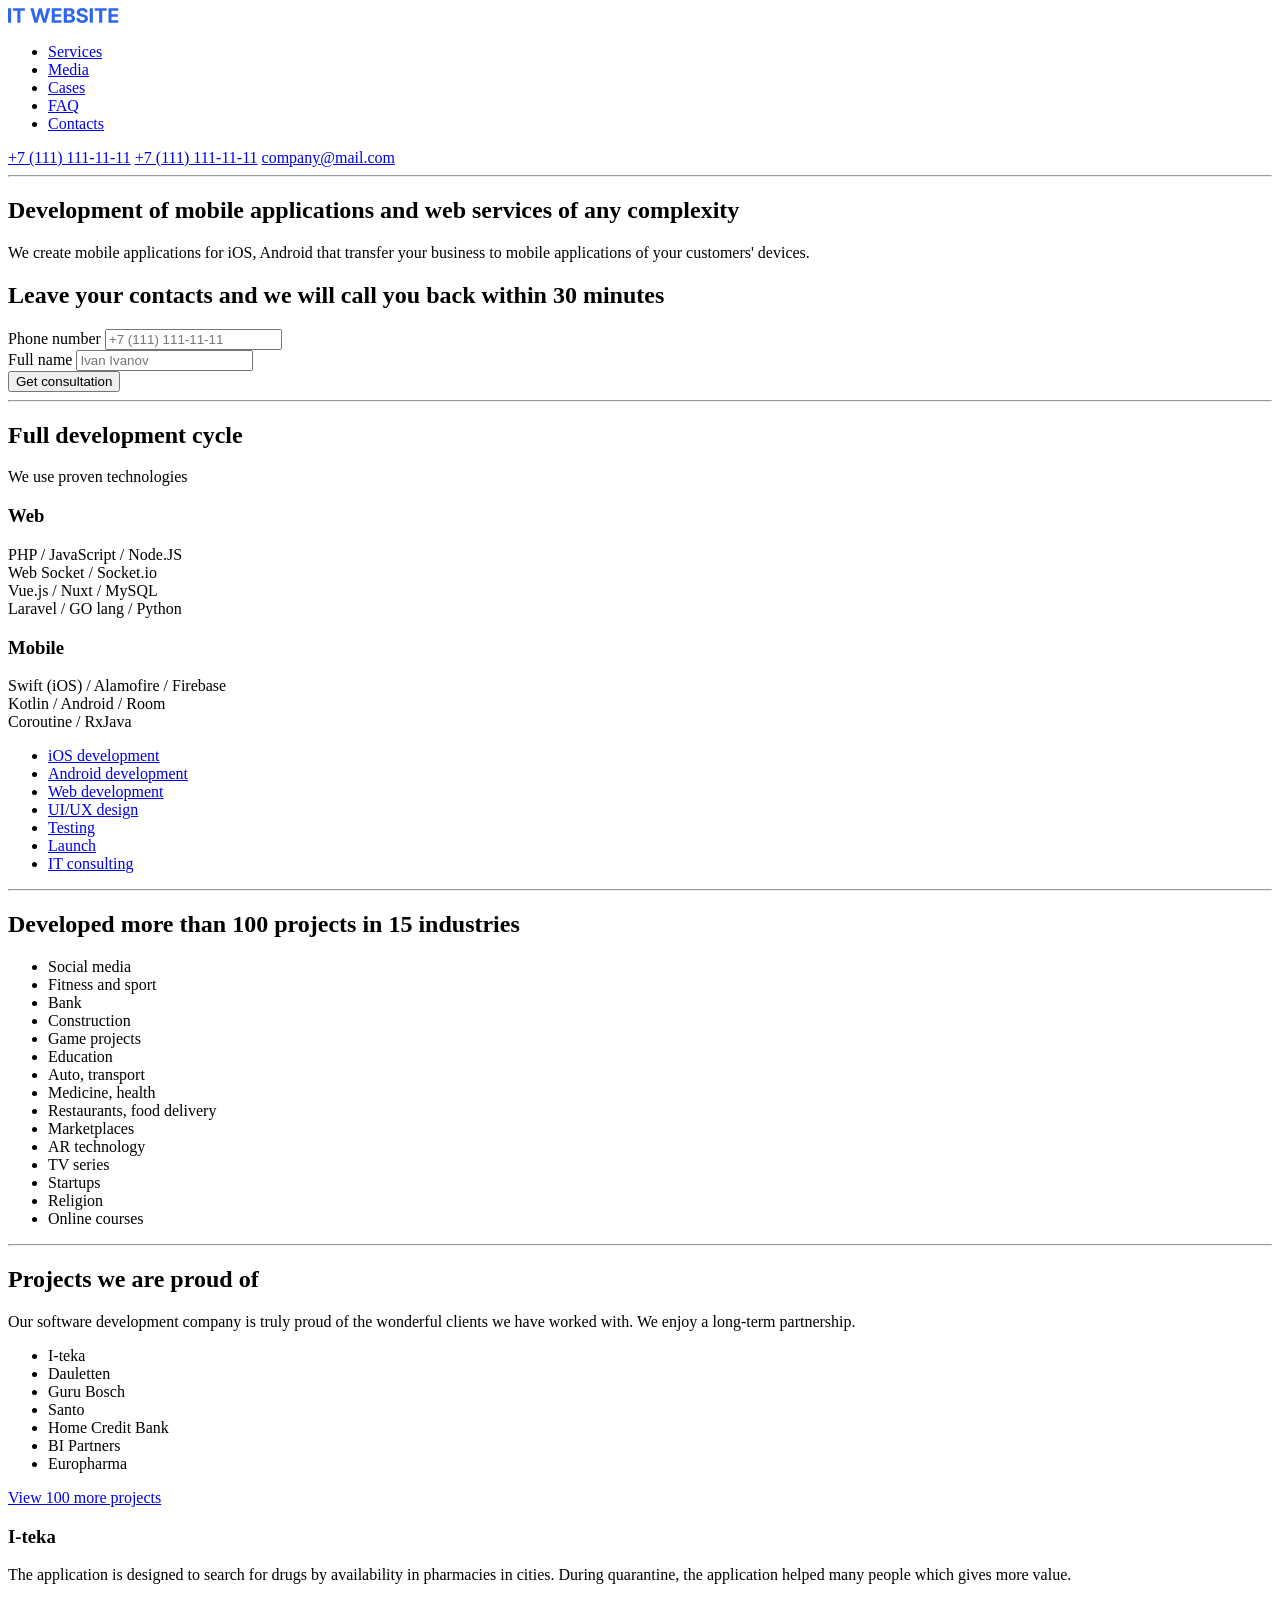
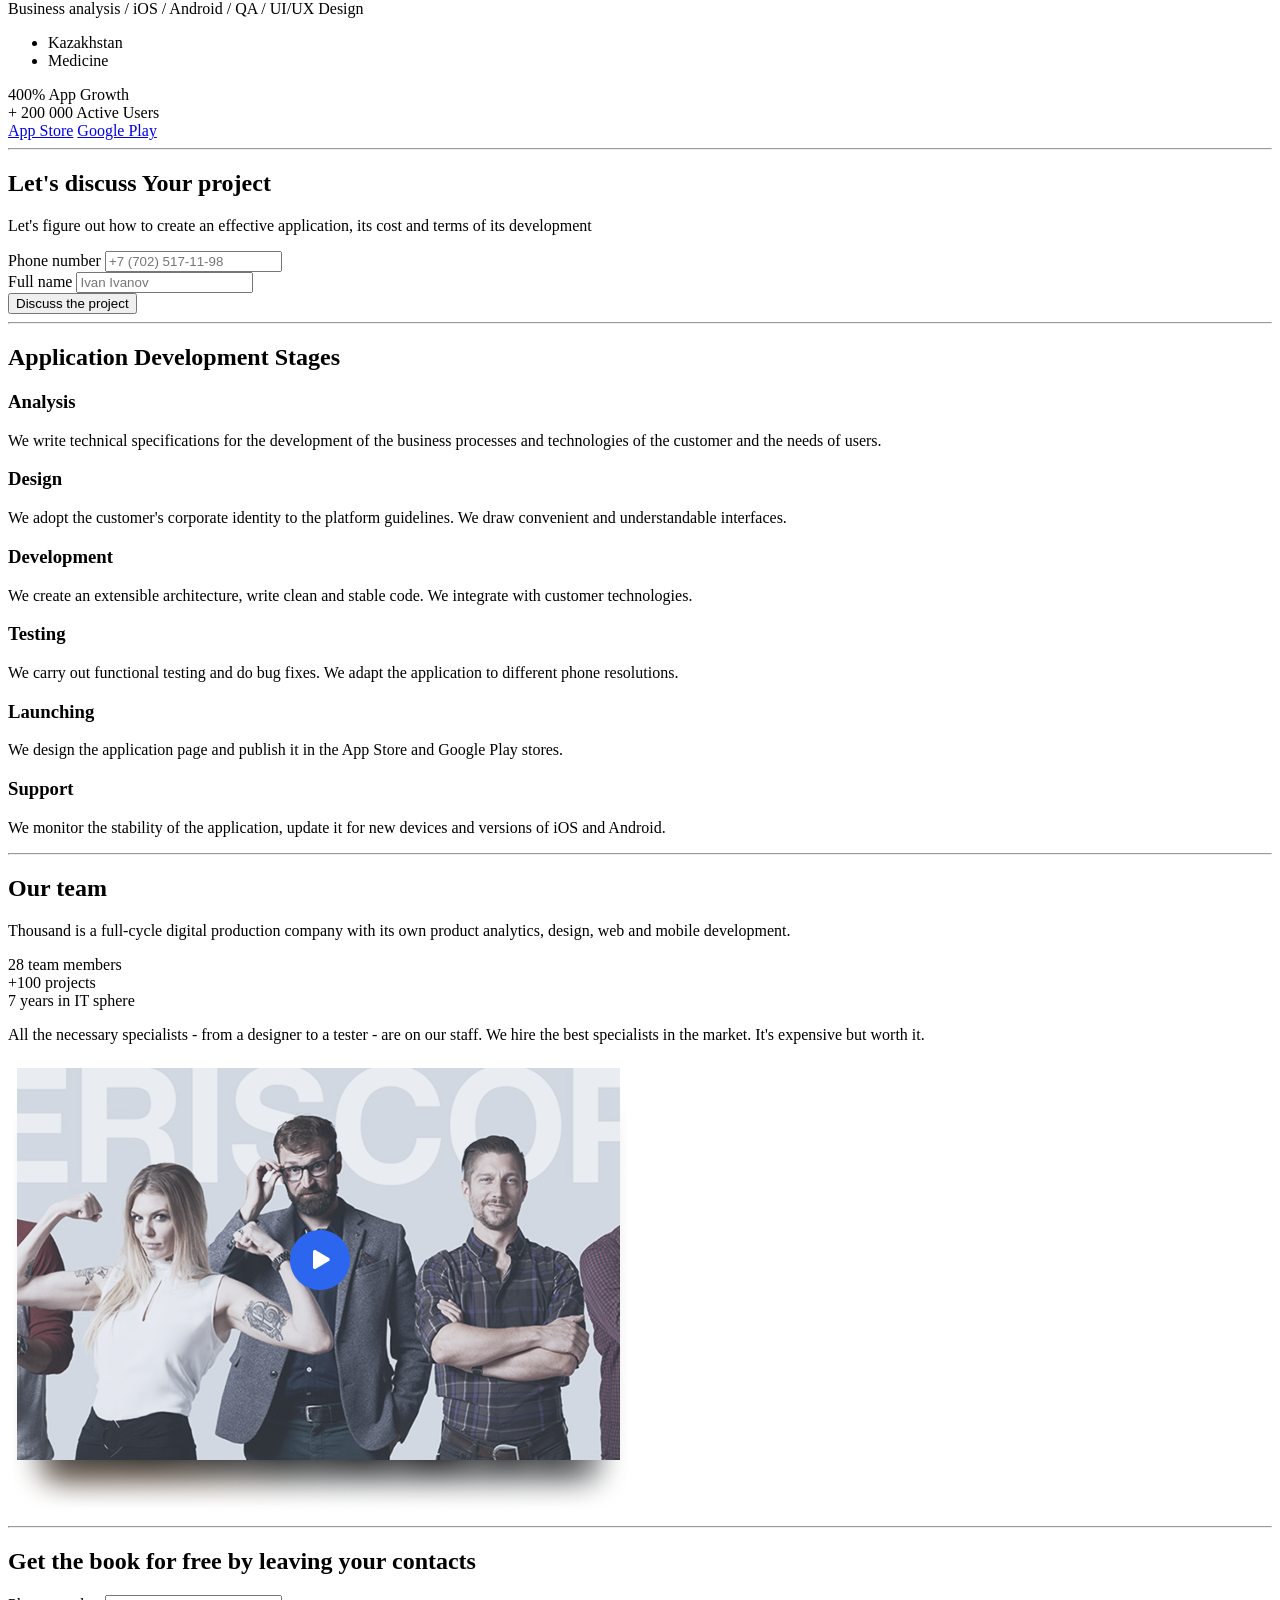
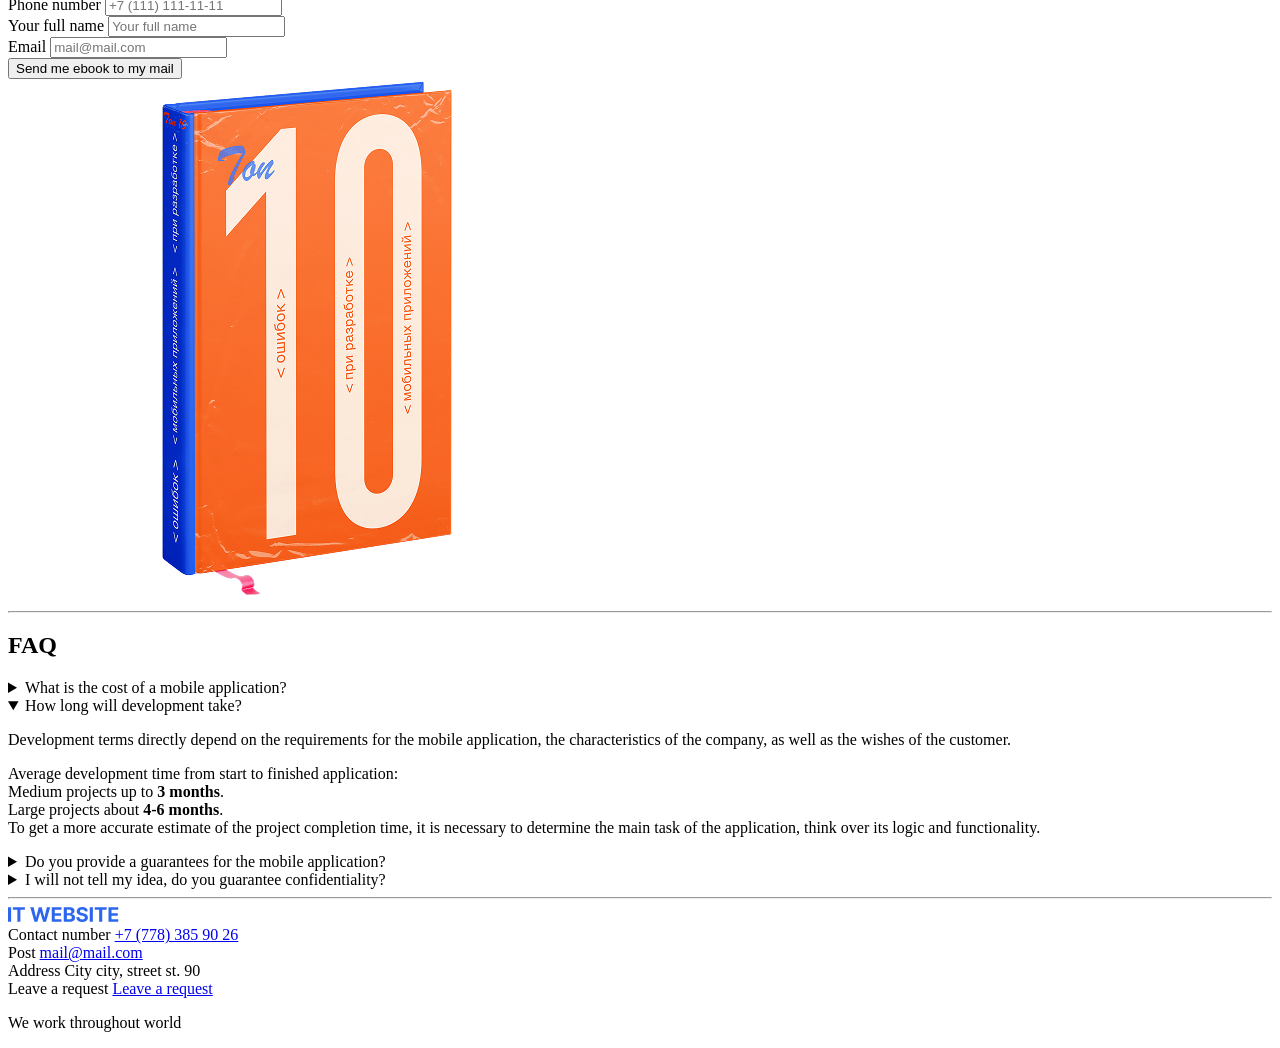
==== blocks.html @ 61f662a2 "lab3 1version" ====
<!doctype html>
<html lang="ru">
<head>
    <meta charset="UTF-8">
    <meta name="viewport" content="width=device-width, initial-scale=1.0">
    <title>IT WEBSITE lab3</title>
</head>
<body>
  
    <!-- Шапка сайта: логотип, навигация, контакты -->
    <header class="header">
        <a href="#" class="header-brand">
            <img src="src/assets/img/IT WEBSITE.png" alt="Логотип">
        </a>

        <nav class="main-nav">
            <ul class="nav-menu">
                <li class="nav-menu__item"><a href="#services">Services</a></li>
                <li class="nav-menu__item"><a href="#media">Media</a></li>
                <li class="nav-menu__item"><a href="#cases">Cases</a></li>
                <li class="nav-menu__item"><a href="#faq">FAQ</a></li>
                <li class="nav-menu__item"><a href="#contacts">Contacts</a></li>
            </ul>
        </nav>

        <div class="header-info">
            <a href="tel:+71111111111" class="info-phone">+7 (111) 111-11-11</a>
            <a href="tel:+71111111111" class="info-phone">+7 (111) 111-11-11</a>
            <a href="mailto:company@mail.com" class="info-email">company@mail.com</a>
        </div>
    </header>

    <hr>

    <main>

        <!-- Главный экран: заголовок, описание, форма обратной связи -->
        <section class="intro" id="hero">
            <div class="intro-content">
                <h1 class="intro-heading">Development of mobile applications and web services of any complexity</h1>
                <p class="intro-description">We create mobile applications for iOS, Android that transfer your business to mobile applications of your customers' devices.</p>

                <div class="intro-form-box">
                    <h2 class="form-heading">Leave your contacts and we will call you back within 30 minutes</h2>
                    <form action="#" class="callback-form">
                        <div class="input-group">
                            <label for="intro-phone">Phone number</label>
                            <input type="tel" id="intro-phone" name="phone" placeholder="+7 (111) 111-11-11">
                        </div>
                        <div class="input-group">
                            <label for="intro-name">Full name</label>
                            <input type="text" id="intro-name" name="name" placeholder="Ivan Ivanov">
                        </div>
                        <button type="submit" class="btn btn-primary">Get consultation</button>
                    </form>
                </div>
            </div>
        </section>

        <hr>

        <!-- Блок услуг: полный цикл разработки, технологии, меню услуг -->
        <section class="capabilities" id="services">
            <div class="capabilities-info">
                <h2 class="block-title">Full development cycle</h2>
                <p class="block-subtitle">We use proven technologies</p>

                <div class="tech-stack">
                    <article class="tech-group">
                        <h3>Web</h3>
                        <p class="tech-list">
                            PHP / JavaScript / Node.JS<br>
                            Web Socket / Socket.io<br>
                            Vue.js / Nuxt / MySQL<br>
                            Laravel / GO lang / Python
                        </p>
                    </article>

                    <article class="tech-group">
                        <h3>Mobile</h3>
                        <p class="tech-list">
                            Swift (iOS) / Alamofire / Firebase<br>
                            Kotlin / Android / Room<br>
                            Coroutine / RxJava
                        </p>
                    </article>
                </div>
            </div>

            <div class="capabilities-menu">
                <ul class="services-list">
                    <li><a href="#">iOS development</a></li>
                    <li><a href="#">Android development</a></li>
                    <li><a href="#">Web development</a></li>
                    <li><a href="#">UI/UX design</a></li>
                    <li><a href="#">Testing</a></li>
                    <li><a href="#">Launch</a></li>
                    <li><a href="#">IT consulting</a></li>
                </ul>
            </div>
        </section>

        <hr>

        <!-- Отрасли: список индустрий, в которых работали -->
        <section class="domains">
            <h2 class="block-title">Developed more than 100 projects in 15 industries</h2>

            <div class="domains-wrapper">
                <ul class="domains-grid">
                    <li class="domain-item">Social media</li>
                    <li class="domain-item">Fitness and sport</li>
                    <li class="domain-item">Bank</li>
                    <li class="domain-item">Construction</li>
                    <li class="domain-item">Game projects</li>
                    <li class="domain-item">Education</li>
                    <li class="domain-item">Auto, transport</li>
                    <li class="domain-item">Medicine, health</li>
                    <li class="domain-item">Restaurants, food delivery</li>
                    <li class="domain-item">Marketplaces</li>
                    <li class="domain-item">AR technology</li>
                    <li class="domain-item">TV series</li>
                    <li class="domain-item">Startups</li>
                    <li class="domain-item">Religion</li>
                    <li class="domain-item">Online courses</li>
                </ul>
            </div>
        </section>

        <hr>

        <!-- Портфолио: проекты, кейсы, статистика -->
        <section class="portfolio" id="cases">
            <h2 class="block-title">Projects we are proud of</h2>
            <p class="block-subtitle">Our software development company is truly proud of the wonderful clients we have worked with. We enjoy a long-term partnership.</p>

            <nav class="portfolio-filters">
                <ul class="filters-list">
                    <li class="filter-btn">I-teka</li>
                    <li class="filter-btn">Dauletten</li>
                    <li class="filter-btn">Guru Bosch</li>
                    <li class="filter-btn">Santo</li>
                    <li class="filter-btn">Home Credit Bank</li>
                    <li class="filter-btn">BI Partners</li>
                    <li class="filter-btn">Europharma</li>
                </ul>

                <a href="#" class="btn btn-primary">View 100 more projects</a>    
            </nav>

            <article class="project-card">
                <div class="project-details">
                    <h3 class="project-name">I-teka</h3>
                    <p class="project-desc">The application is designed to search for drugs by availability in pharmacies in cities. During quarantine, the application helped many people which gives more value.</p>
                    <p class="project-services">Business analysis / iOS / Android / QA / UI/UX Design</p>

                    <ul class="project-meta">
                        <li>Kazakhstan</li>
                        <li>Medicine</li>
                    </ul>

                    <div class="project-metrics">
                        <div class="metric">
                            <span class="metric-value">400%</span>
                            <span class="metric-name">App Growth</span>
                        </div>
                        <div class="metric">
                            <span class="metric-value">+ 200 000</span>
                            <span class="metric-name">Active Users</span>
                        </div>
                    </div>

                    <div class="project-links">
                        <a href="#" class="store-badge">App Store</a>
                        <a href="#" class="store-badge">Google Play</a>
                    </div>
                </div>
            </article>
        </section>

        <hr>

        <!-- Призыв к обсуждению проекта: форма связи -->
        <section class="consultation">
            <div class="consultation-text">
                <h2 class="consultation-heading">Let's discuss Your project</h2>
                <p class="consultation-desc">Let's figure out how to create an effective application, its cost and terms of its development</p>
            </div>

            <div class="consultation-form-wrapper">
                <form action="#" class="callback-form callback-form--light">
                    <div class="input-group">
                        <label for="consult-phone">Phone number</label>
                        <input type="tel" id="consult-phone" name="phone" placeholder="+7 (702) 517-11-98">
                    </div>
                    <div class="input-group">
                        <label for="consult-name">Full name</label>
                        <input type="text" id="consult-name" name="name" placeholder="Ivan Ivanov">
                    </div>
                    <button type="submit" class="btn btn-accent">Discuss the project</button>
                </form>
            </div>
        </section>

        <hr>

        <!-- Этапы разработки: процесс создания приложения -->
        <section class="process">
            <h2 class="block-title">Application Development Stages</h2>

            <div class="process-grid">
                <article class="process-step">
                    <h3>Analysis</h3>
                    <p>We write technical specifications for the development of the business processes and technologies of the customer and the needs of users.</p>
                </article>
                <article class="process-step">
                    <h3>Design</h3>
                    <p>We adopt the customer's corporate identity to the platform guidelines. We draw convenient and understandable interfaces.</p>
                </article>
                <article class="process-step">
                    <h3>Development</h3>
                    <p>We create an extensible architecture, write clean and stable code. We integrate with customer technologies.</p>
                </article>
                <article class="process-step">
                    <h3>Testing</h3>
                    <p>We carry out functional testing and do bug fixes. We adapt the application to different phone resolutions.</p>
                </article>
                <article class="process-step">
                    <h3>Launching</h3>
                    <p>We design the application page and publish it in the App Store and Google Play stores.</p>
                </article>
                <article class="process-step">
                    <h3>Support</h3>
                    <p>We monitor the stability of the application, update it for new devices and versions of iOS and Android.</p>
                </article>
            </div>
        </section>

        <hr>

        <!-- О команде: информация о компании, статистика, фото -->
        <section class="about-team">
            <div class="team-info">
                <h2 class="block-title">Our team</h2>
                <p class="block-subtitle">Thousand is a full-cycle digital production company with its own product analytics, design, web and mobile development.</p>

                <div class="team-metrics">
                    <div class="metric">
                        <span class="metric-value">28</span>
                        <span class="metric-name">team members</span>
                    </div>
                    <div class="metric">
                        <span class="metric-value">+100</span>
                        <span class="metric-name">projects</span>
                    </div>
                    <div class="metric">
                        <span class="metric-value">7 years</span>
                        <span class="metric-name">in IT sphere</span>
                    </div>
                </div>

                <p class="team-text">All the necessary specialists - from a designer to a tester - are on our staff. We hire the best specialists in the market. It's expensive but worth it.</p>
            </div>

            <div class="team-media">
                <img src="src/assets/img/team.png" alt="Фото команды">
            </div>
        </section>

        <hr>

        <!-- Лид-магнит: форма для получения книги -->
        <section class="lead-magnet">
            <div class="lead-content">
                <h2 class="lead-heading">Get the book for free by leaving your contacts</h2>

                <form action="#" class="callback-form callback-form--light">
                    <div class="input-group">
                        <label for="lead-phone">Phone number</label>
                        <input type="tel" id="lead-phone" name="phone" placeholder="+7 (111) 111-11-11">
                    </div>
                    <div class="input-group">
                        <label for="lead-name">Your full name</label>
                        <input type="text" id="lead-name" name="name" placeholder="Your full name">
                    </div>
                    <div class="input-group">
                        <label for="lead-email">Email</label>
                        <input type="email" id="lead-email" name="email" placeholder="mail@mail.com">
                    </div>
                    <button type="submit" class="btn btn-primary">Send me ebook to my mail</button>
                </form>
            </div>

            <div class="lead-media">
                <img src="src/assets/img/book.png" alt="Обложка книги">
            </div>
        </section>

        <hr>

        <!-- FAQ: часто задаваемые вопросы -->
        <section class="questions" id="faq">
            <h2 class="block-title">FAQ</h2>

            <div class="faq-wrapper">

                <details class="accordion-item">
                    <summary class="accordion-trigger">What is the cost of a mobile application?</summary>
                    <p class="accordion-content">Информация уточняется.</p>
                </details>

                <details class="accordion-item" open> 
                    <summary class="accordion-trigger">How long will development take?</summary>
                    <div class="accordion-content">
                        <p>Development terms directly depend on the requirements for the mobile application, the characteristics of the company, as well as the wishes of the customer.</p>
                        <p>
                            Average development time from start to finished application:<br>
                            Medium projects up to <strong>3 months</strong>.<br>
                            Large projects about <strong>4-6 months</strong>.<br>
                            To get a more accurate estimate of the project completion time, it is necessary to determine the main task of the application, think over its logic and functionality.
                        </p>
                    </div>
                </details>

                <details class="accordion-item">
                    <summary class="accordion-trigger">Do you provide a guarantees for the mobile application?</summary>
                    <p class="accordion-content">Информация уточняется.</p>
                </details>

                <details class="accordion-item">
                    <summary class="accordion-trigger">I will not tell my idea, do you guarantee confidentiality?</summary>
                    <p class="accordion-content">Информация уточняется.</p>
                </details>

            </div>
        </section>

    </main>

    <hr>

    <!-- Подвал сайта: логотип, контактная информация, копирайт -->
    <footer class="footer" id="contacts">
        <div class="footer-brand">
            <img src="src/assets/img/IT WEBSITE.png" alt="Логотип IT WEBSITE">
        </div>

        <div class="footer-info">
            <div class="footer-detail">
                <span class="detail-label">Contact number</span>
                <a href="tel:+77783659026" class="detail-value">+7 (778) 385 90 26</a>
            </div>
            <div class="footer-detail">
                <span class="detail-label">Post</span>
                <a href="mailto:mail@mail.com" class="detail-value">mail@mail.com</a>
            </div>
            <div class="footer-detail">
                <span class="detail-label">Address</span>
                <span class="detail-value">City city, street st. 90</span>
            </div>
            <div class="footer-detail">
                <span class="detail-label">Leave a request</span>
                <a href="#" class="detail-value">Leave a request</a>
            </div>
        </div>

        <p class="footer-legal">We work throughout world</p>
    </footer>

</body>
</html>
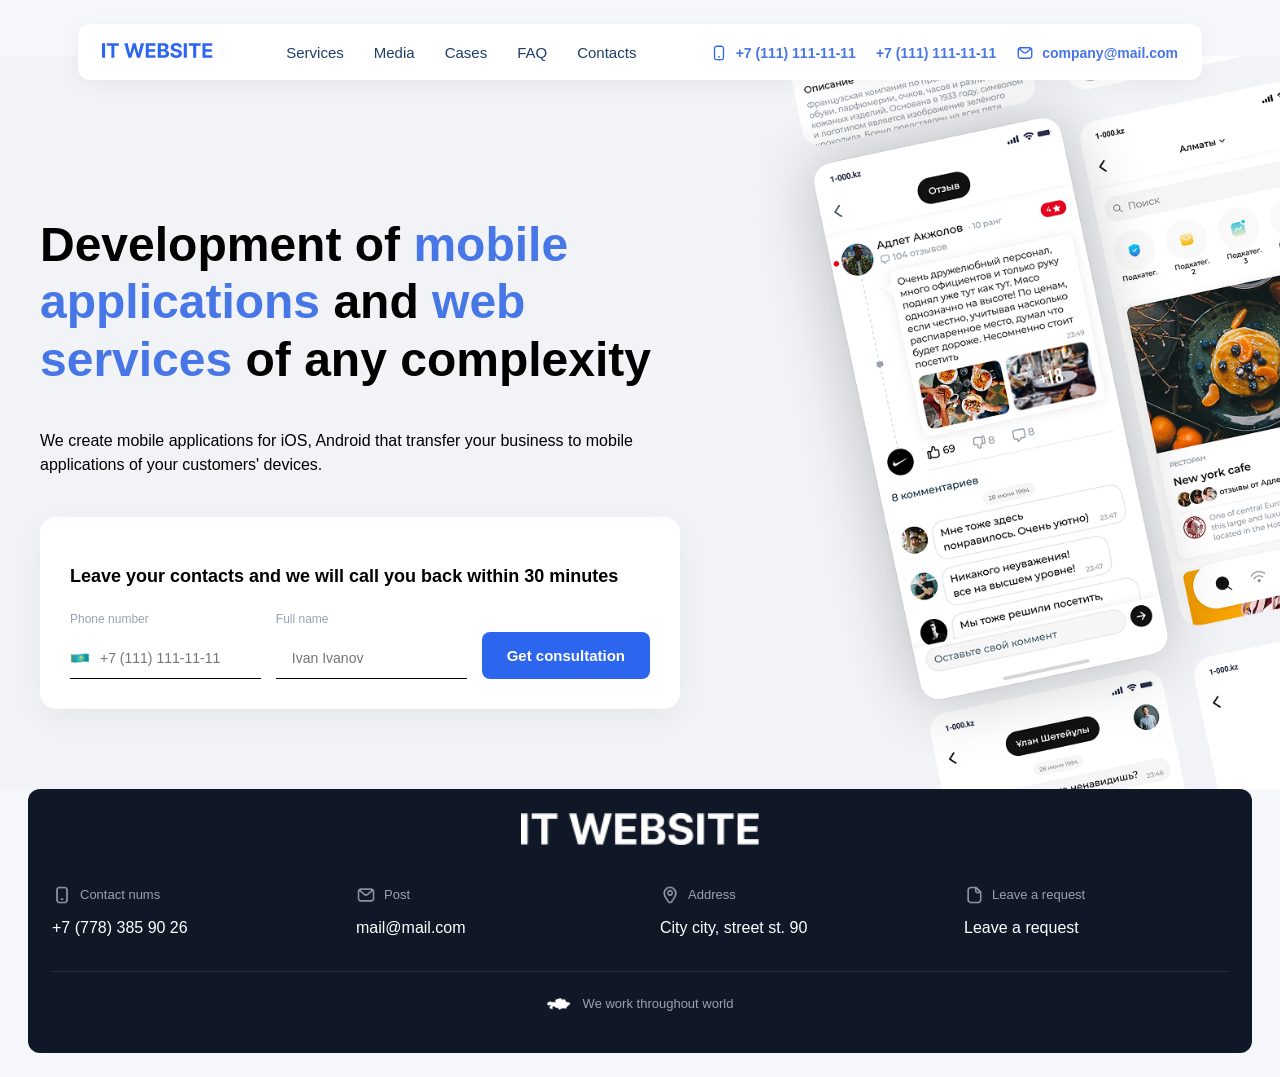
==== commit a77f787d: "lab4" ====
--- a/blocks.html
+++ b/blocks.html
@@ -3,7 +3,9 @@
 <head>
     <meta charset="UTF-8">
     <meta name="viewport" content="width=device-width, initial-scale=1.0">
-    <title>IT WEBSITE lab3</title>
+    <title>IT WEBSITE lab4</title>
+    <!-- Подключаем стили (создай файл style.css) -->
+    <link rel="stylesheet" href="src/assets/styles/style4.css">
 </head>
 <body>
   
@@ -25,19 +27,21 @@
 
         <div class="header-info">
             <a href="tel:+71111111111" class="info-phone">+7 (111) 111-11-11</a>
-            <a href="tel:+71111111111" class="info-phone">+7 (111) 111-11-11</a>
+            <a href="tel:+71111111111" class="info-phones">+7 (111) 111-11-11</a>
             <a href="mailto:company@mail.com" class="info-email">company@mail.com</a>
         </div>
     </header>
 
-    <hr>
-
     <main>
 
-        <!-- Главный экран: заголовок, описание, форма обратной связи -->
+                <!-- Главный экран: заголовок, описание, форма обратной связи -->
         <section class="intro" id="hero">
+            
+            <!-- Левая колонка (твой текст и форма) -->
             <div class="intro-content">
-                <h1 class="intro-heading">Development of mobile applications and web services of any complexity</h1>
+                <h1 class="intro-heading">
+    Development of <span class="text-blue">mobile applications</span> and <span class="text-blue">web services</span> of any complexity
+</h1>
                 <p class="intro-description">We create mobile applications for iOS, Android that transfer your business to mobile applications of your customers' devices.</p>
 
                 <div class="intro-form-box">
@@ -57,309 +61,29 @@
             </div>
         </section>
 
-        <hr>
-
-        <!-- Блок услуг: полный цикл разработки, технологии, меню услуг -->
-        <section class="capabilities" id="services">
-            <div class="capabilities-info">
-                <h2 class="block-title">Full development cycle</h2>
-                <p class="block-subtitle">We use proven technologies</p>
-
-                <div class="tech-stack">
-                    <article class="tech-group">
-                        <h3>Web</h3>
-                        <p class="tech-list">
-                            PHP / JavaScript / Node.JS<br>
-                            Web Socket / Socket.io<br>
-                            Vue.js / Nuxt / MySQL<br>
-                            Laravel / GO lang / Python
-                        </p>
-                    </article>
-
-                    <article class="tech-group">
-                        <h3>Mobile</h3>
-                        <p class="tech-list">
-                            Swift (iOS) / Alamofire / Firebase<br>
-                            Kotlin / Android / Room<br>
-                            Coroutine / RxJava
-                        </p>
-                    </article>
-                </div>
-            </div>
-
-            <div class="capabilities-menu">
-                <ul class="services-list">
-                    <li><a href="#">iOS development</a></li>
-                    <li><a href="#">Android development</a></li>
-                    <li><a href="#">Web development</a></li>
-                    <li><a href="#">UI/UX design</a></li>
-                    <li><a href="#">Testing</a></li>
-                    <li><a href="#">Launch</a></li>
-                    <li><a href="#">IT consulting</a></li>
-                </ul>
-            </div>
-        </section>
-
-        <hr>
-
-        <!-- Отрасли: список индустрий, в которых работали -->
-        <section class="domains">
-            <h2 class="block-title">Developed more than 100 projects in 15 industries</h2>
-
-            <div class="domains-wrapper">
-                <ul class="domains-grid">
-                    <li class="domain-item">Social media</li>
-                    <li class="domain-item">Fitness and sport</li>
-                    <li class="domain-item">Bank</li>
-                    <li class="domain-item">Construction</li>
-                    <li class="domain-item">Game projects</li>
-                    <li class="domain-item">Education</li>
-                    <li class="domain-item">Auto, transport</li>
-                    <li class="domain-item">Medicine, health</li>
-                    <li class="domain-item">Restaurants, food delivery</li>
-                    <li class="domain-item">Marketplaces</li>
-                    <li class="domain-item">AR technology</li>
-                    <li class="domain-item">TV series</li>
-                    <li class="domain-item">Startups</li>
-                    <li class="domain-item">Religion</li>
-                    <li class="domain-item">Online courses</li>
-                </ul>
-            </div>
-        </section>
-
-        <hr>
-
-        <!-- Портфолио: проекты, кейсы, статистика -->
-        <section class="portfolio" id="cases">
-            <h2 class="block-title">Projects we are proud of</h2>
-            <p class="block-subtitle">Our software development company is truly proud of the wonderful clients we have worked with. We enjoy a long-term partnership.</p>
-
-            <nav class="portfolio-filters">
-                <ul class="filters-list">
-                    <li class="filter-btn">I-teka</li>
-                    <li class="filter-btn">Dauletten</li>
-                    <li class="filter-btn">Guru Bosch</li>
-                    <li class="filter-btn">Santo</li>
-                    <li class="filter-btn">Home Credit Bank</li>
-                    <li class="filter-btn">BI Partners</li>
-                    <li class="filter-btn">Europharma</li>
-                </ul>
-
-                <a href="#" class="btn btn-primary">View 100 more projects</a>    
-            </nav>
-
-            <article class="project-card">
-                <div class="project-details">
-                    <h3 class="project-name">I-teka</h3>
-                    <p class="project-desc">The application is designed to search for drugs by availability in pharmacies in cities. During quarantine, the application helped many people which gives more value.</p>
-                    <p class="project-services">Business analysis / iOS / Android / QA / UI/UX Design</p>
-
-                    <ul class="project-meta">
-                        <li>Kazakhstan</li>
-                        <li>Medicine</li>
-                    </ul>
-
-                    <div class="project-metrics">
-                        <div class="metric">
-                            <span class="metric-value">400%</span>
-                            <span class="metric-name">App Growth</span>
-                        </div>
-                        <div class="metric">
-                            <span class="metric-value">+ 200 000</span>
-                            <span class="metric-name">Active Users</span>
-                        </div>
-                    </div>
-
-                    <div class="project-links">
-                        <a href="#" class="store-badge">App Store</a>
-                        <a href="#" class="store-badge">Google Play</a>
-                    </div>
-                </div>
-            </article>
-        </section>
-
-        <hr>
-
-        <!-- Призыв к обсуждению проекта: форма связи -->
-        <section class="consultation">
-            <div class="consultation-text">
-                <h2 class="consultation-heading">Let's discuss Your project</h2>
-                <p class="consultation-desc">Let's figure out how to create an effective application, its cost and terms of its development</p>
-            </div>
-
-            <div class="consultation-form-wrapper">
-                <form action="#" class="callback-form callback-form--light">
-                    <div class="input-group">
-                        <label for="consult-phone">Phone number</label>
-                        <input type="tel" id="consult-phone" name="phone" placeholder="+7 (702) 517-11-98">
-                    </div>
-                    <div class="input-group">
-                        <label for="consult-name">Full name</label>
-                        <input type="text" id="consult-name" name="name" placeholder="Ivan Ivanov">
-                    </div>
-                    <button type="submit" class="btn btn-accent">Discuss the project</button>
-                </form>
-            </div>
-        </section>
-
-        <hr>
-
-        <!-- Этапы разработки: процесс создания приложения -->
-        <section class="process">
-            <h2 class="block-title">Application Development Stages</h2>
-
-            <div class="process-grid">
-                <article class="process-step">
-                    <h3>Analysis</h3>
-                    <p>We write technical specifications for the development of the business processes and technologies of the customer and the needs of users.</p>
-                </article>
-                <article class="process-step">
-                    <h3>Design</h3>
-                    <p>We adopt the customer's corporate identity to the platform guidelines. We draw convenient and understandable interfaces.</p>
-                </article>
-                <article class="process-step">
-                    <h3>Development</h3>
-                    <p>We create an extensible architecture, write clean and stable code. We integrate with customer technologies.</p>
-                </article>
-                <article class="process-step">
-                    <h3>Testing</h3>
-                    <p>We carry out functional testing and do bug fixes. We adapt the application to different phone resolutions.</p>
-                </article>
-                <article class="process-step">
-                    <h3>Launching</h3>
-                    <p>We design the application page and publish it in the App Store and Google Play stores.</p>
-                </article>
-                <article class="process-step">
-                    <h3>Support</h3>
-                    <p>We monitor the stability of the application, update it for new devices and versions of iOS and Android.</p>
-                </article>
-            </div>
-        </section>
-
-        <hr>
-
-        <!-- О команде: информация о компании, статистика, фото -->
-        <section class="about-team">
-            <div class="team-info">
-                <h2 class="block-title">Our team</h2>
-                <p class="block-subtitle">Thousand is a full-cycle digital production company with its own product analytics, design, web and mobile development.</p>
-
-                <div class="team-metrics">
-                    <div class="metric">
-                        <span class="metric-value">28</span>
-                        <span class="metric-name">team members</span>
-                    </div>
-                    <div class="metric">
-                        <span class="metric-value">+100</span>
-                        <span class="metric-name">projects</span>
-                    </div>
-                    <div class="metric">
-                        <span class="metric-value">7 years</span>
-                        <span class="metric-name">in IT sphere</span>
-                    </div>
-                </div>
-
-                <p class="team-text">All the necessary specialists - from a designer to a tester - are on our staff. We hire the best specialists in the market. It's expensive but worth it.</p>
-            </div>
-
-            <div class="team-media">
-                <img src="src/assets/img/team.png" alt="Фото команды">
-            </div>
-        </section>
-
-        <hr>
-
-        <!-- Лид-магнит: форма для получения книги -->
-        <section class="lead-magnet">
-            <div class="lead-content">
-                <h2 class="lead-heading">Get the book for free by leaving your contacts</h2>
-
-                <form action="#" class="callback-form callback-form--light">
-                    <div class="input-group">
-                        <label for="lead-phone">Phone number</label>
-                        <input type="tel" id="lead-phone" name="phone" placeholder="+7 (111) 111-11-11">
-                    </div>
-                    <div class="input-group">
-                        <label for="lead-name">Your full name</label>
-                        <input type="text" id="lead-name" name="name" placeholder="Your full name">
-                    </div>
-                    <div class="input-group">
-                        <label for="lead-email">Email</label>
-                        <input type="email" id="lead-email" name="email" placeholder="mail@mail.com">
-                    </div>
-                    <button type="submit" class="btn btn-primary">Send me ebook to my mail</button>
-                </form>
-            </div>
-
-            <div class="lead-media">
-                <img src="src/assets/img/book.png" alt="Обложка книги">
-            </div>
-        </section>
-
-        <hr>
-
-        <!-- FAQ: часто задаваемые вопросы -->
-        <section class="questions" id="faq">
-            <h2 class="block-title">FAQ</h2>
-
-            <div class="faq-wrapper">
-
-                <details class="accordion-item">
-                    <summary class="accordion-trigger">What is the cost of a mobile application?</summary>
-                    <p class="accordion-content">Информация уточняется.</p>
-                </details>
-
-                <details class="accordion-item" open> 
-                    <summary class="accordion-trigger">How long will development take?</summary>
-                    <div class="accordion-content">
-                        <p>Development terms directly depend on the requirements for the mobile application, the characteristics of the company, as well as the wishes of the customer.</p>
-                        <p>
-                            Average development time from start to finished application:<br>
-                            Medium projects up to <strong>3 months</strong>.<br>
-                            Large projects about <strong>4-6 months</strong>.<br>
-                            To get a more accurate estimate of the project completion time, it is necessary to determine the main task of the application, think over its logic and functionality.
-                        </p>
-                    </div>
-                </details>
-
-                <details class="accordion-item">
-                    <summary class="accordion-trigger">Do you provide a guarantees for the mobile application?</summary>
-                    <p class="accordion-content">Информация уточняется.</p>
-                </details>
-
-                <details class="accordion-item">
-                    <summary class="accordion-trigger">I will not tell my idea, do you guarantee confidentiality?</summary>
-                    <p class="accordion-content">Информация уточняется.</p>
-                </details>
-
-            </div>
-        </section>
-
     </main>
 
-    <hr>
-
-    <!-- Подвал сайта: логотип, контактная информация, копирайт -->
+    <!-- Подвал сайта -->
     <footer class="footer" id="contacts">
         <div class="footer-brand">
-            <img src="src/assets/img/IT WEBSITE.png" alt="Логотип IT WEBSITE">
+            <img src="src/assets/img/IT WEBSITEW.png" alt="Логотип IT WEBSITE">
         </div>
 
         <div class="footer-info">
             <div class="footer-detail">
-                <span class="detail-label">Contact number</span>
+                <span class="detail-label"><img src="src/assets/img/smartphone.png" height="20" width="20">Contact nums</span>
                 <a href="tel:+77783659026" class="detail-value">+7 (778) 385 90 26</a>
             </div>
             <div class="footer-detail">
-                <span class="detail-label">Post</span>
+                <span class="detail-label"><img src="src/assets/img/mailw.png" height="20" width="20">Post</span>
                 <a href="mailto:mail@mail.com" class="detail-value">mail@mail.com</a>
             </div>
             <div class="footer-detail">
-                <span class="detail-label">Address</span>
+                <span class="detail-label"><img src="src/assets/img/place.png" height="20" width="20">Address</span>
                 <span class="detail-value">City city, street st. 90</span>
             </div>
             <div class="footer-detail">
-                <span class="detail-label">Leave a request</span>
+                <span class="detail-label"><img src="src/assets/img/document.png" height="20" width="20">Leave a request</span>
                 <a href="#" class="detail-value">Leave a request</a>
             </div>
         </div>
--- a/src/assets/styles/style4.css
+++ b/src/assets/styles/style4.css
@@ -0,0 +1,316 @@
+@import "./fonts.css";
+@import "./global.css";
+@import "./utils.css";
+
+body {
+    font-family: "Inter", sans-serif;
+    font-size: 16px;
+    line-height: 1.6;
+    color: #000000;
+    background: #F5F7FA;
+    margin: 0;
+    
+    display: flex;
+    flex-direction: column;
+    min-height: 100vh;
+}
+
+/* ШАПКА */
+.header {
+    position: sticky;
+    top: 24px;
+    z-index: 100;
+    
+    max-width: 1124px;
+    width: calc(100% - 40px);
+    height: 56px;
+    margin: 0 auto;
+    
+    background-color: #ffffff;
+    border-radius: 12px;
+    padding: 16px 24px;
+    box-shadow: 0 4px 20px rgba(0, 0, 0, 0.05);
+    
+    display: grid;
+    grid-template-columns: auto 1fr auto; 
+    align-items: center;
+    gap: 24px;
+    box-sizing: border-box;
+}
+
+.main-nav {
+    display: flex;
+    justify-content: center;
+}
+
+
+.nav-menu {
+    display: flex;
+    gap: 30px;
+    list-style: none;
+    margin: 0;
+    padding: 0;
+}
+
+.nav-menu__item a {
+    font-family: "Inter", sans-serif;
+    font-size: 15px;
+    color: #1F3F68;
+    font-weight: 500;
+    text-decoration: none;
+    transition: color 0.3s;
+}
+
+.nav-menu__item a:hover {
+    color: #4776E6;
+}
+
+.header-info {
+    display: flex;
+    align-items: center;
+    gap: 20px;
+}
+
+.info-phone,.info-phones,
+.info-email {
+    display: flex;
+    align-items: center;
+    gap: 8px;
+    color: #4776E6;
+    text-decoration: none;
+    font-size: 14px;
+    font-weight: 600;
+}
+
+.info-phone::before {
+    content: "";
+    display: inline-block;
+    width: 18px;
+    height: 18px;
+    background: url("../img/smart.svg") center/contain no-repeat;
+}
+
+
+
+.info-email::before {
+    content: "";
+    display: inline-block;
+    width: 18px;
+    height: 18px;
+    background: url("../img/mail.svg") center/contain no-repeat;
+}
+
+.info-phone:hover,
+.info-email:hover {
+    color: #1F3F68;
+}
+
+/* HERO / INTRO */
+.intro {
+    width: 100%;
+    max-width: 1280px;
+    margin: 0 auto;
+    padding: 80px 40px;
+    display: grid;
+    grid-template-columns: 1fr 1fr;
+    align-items: start;
+    background-color: #f2f3f7;
+    background-image: url("../img/phone.png");
+    background-size: contain; 
+    background-position: right center;
+    background-repeat: no-repeat;
+}
+
+.intro-content {
+    display: flex;
+    flex-direction: column;
+    justify-content: center;
+    padding-top: 40px;
+}
+
+.intro-heading {
+    font-size: 48px;
+    line-height: 1.2;
+    font-weight: 800;
+    color: #000000;
+    margin-bottom: 24px;
+}
+
+.text-blue {
+    color: #4776E6;
+}
+
+.intro-description {
+    font-size: 16px;
+    color: #000000;
+    margin-bottom: 40px;
+    line-height: 1.5;
+}
+
+.intro-form-box {
+    background: #ffffff;
+    padding: 30px;
+    border-radius: 16px;
+    box-shadow: 0 10px 30px rgba(0, 0, 0, 0.05);
+}
+
+.form-heading {
+    font-family: "Inter", sans-serif;
+    font-size: 18px;
+    font-weight: 700;
+    margin-bottom: 20px;
+    color: #000000;
+}
+
+.callback-form {
+    display: flex;
+    gap: 15px;
+    align-items: flex-end;
+}
+
+.input-group {
+    display: flex;
+    flex-direction: column;
+    flex: 1;
+    gap: 8px;
+}
+
+.input-group label {
+    font-size: 12px;
+    color: #98A2B3;
+}
+
+.input-group input {
+    width: 100%;
+    padding: 12px 16px;
+    border: none;
+    border-bottom: 1px solid #000000;
+    font-size: 14px;
+    color: #000000;
+    outline: none;
+    box-sizing: border-box;
+}
+
+.btn {
+    display: inline-block;
+}
+
+.btn-primary {
+    background: #2D66EE;
+    color: #fff;
+    border: none;
+    border-radius: 8px;
+    padding: 15px 25px;
+    font-size: 15px;
+    font-weight: 600;
+    cursor: pointer;
+    text-align: left;
+    transition: background 0.3s;
+}
+
+.btn-primary:hover {
+    background: #1F3F68;
+}
+
+#intro-phone {
+    padding-left: 30px;
+    background-image: url("../img/🇰🇿.png"); 
+    background-repeat: no-repeat;
+    background-position: left center;
+    background-size: 20px 14px;
+}
+
+.intro-image {
+    display: flex;
+    justify-content: center;
+    align-items: flex-start;
+    position: relative;
+    z-index: 1;
+    margin-top: -40px;
+}
+
+.intro-image img {
+    width: 100%;
+    max-width: 600px;
+    height: auto;
+    border-radius: 20px;
+    box-shadow: 0 20px 60px rgba(0, 0, 0, 0.15);
+}
+
+/* ПОДВАЛ */
+.footer {
+    max-width: 1224px;
+    width: calc(100% - 40px);
+    margin: auto auto 24px auto;
+    background-color: #101828;
+    border-radius: 12px;
+    padding: 24px;
+    color: #ffffff;
+    box-sizing: border-box;
+}
+
+.footer-brand {
+    display: flex;
+    justify-content: center;
+    margin-bottom: 40px;
+}
+
+.footer-brand img {
+    height: 32px;
+    display: block;
+}
+
+.footer-info {
+    display: grid;
+    grid-template-columns: repeat(4, 1fr);
+    gap: 40px;
+    margin-bottom: 30px;
+}
+
+.footer-detail {
+    display: flex;
+    flex-direction: column;
+    gap: 10px;
+}
+
+.detail-label {
+    display: flex;
+    align-items: center;
+    gap: 8px;
+    font-size: 13px;
+    color: #98A2B3;
+}
+
+.detail-value {
+    font-size: 16px;
+    color: #ffffff;
+    font-weight: 500;
+    text-decoration: none;
+    transition: color 0.3s;
+}
+
+.detail-value:hover {
+    color: #4776E6;
+}
+
+.footer-legal {
+    text-align: center;
+    font-size: 13px;
+    color: #98A2B3;
+    padding-top: 20px;
+    border-top: 1px solid rgba(255, 255, 255, 0.1);
+    display: flex;
+    align-items: center;
+    justify-content: center;
+    gap: 12px;
+    position: relative;
+}
+
+.footer-legal::before {
+    content: "";
+    display: inline-block;
+    width: 24px;
+    height: 24px;
+    background: url("../img/Vector.png") center/contain no-repeat;
+    flex-shrink: 0;
+}
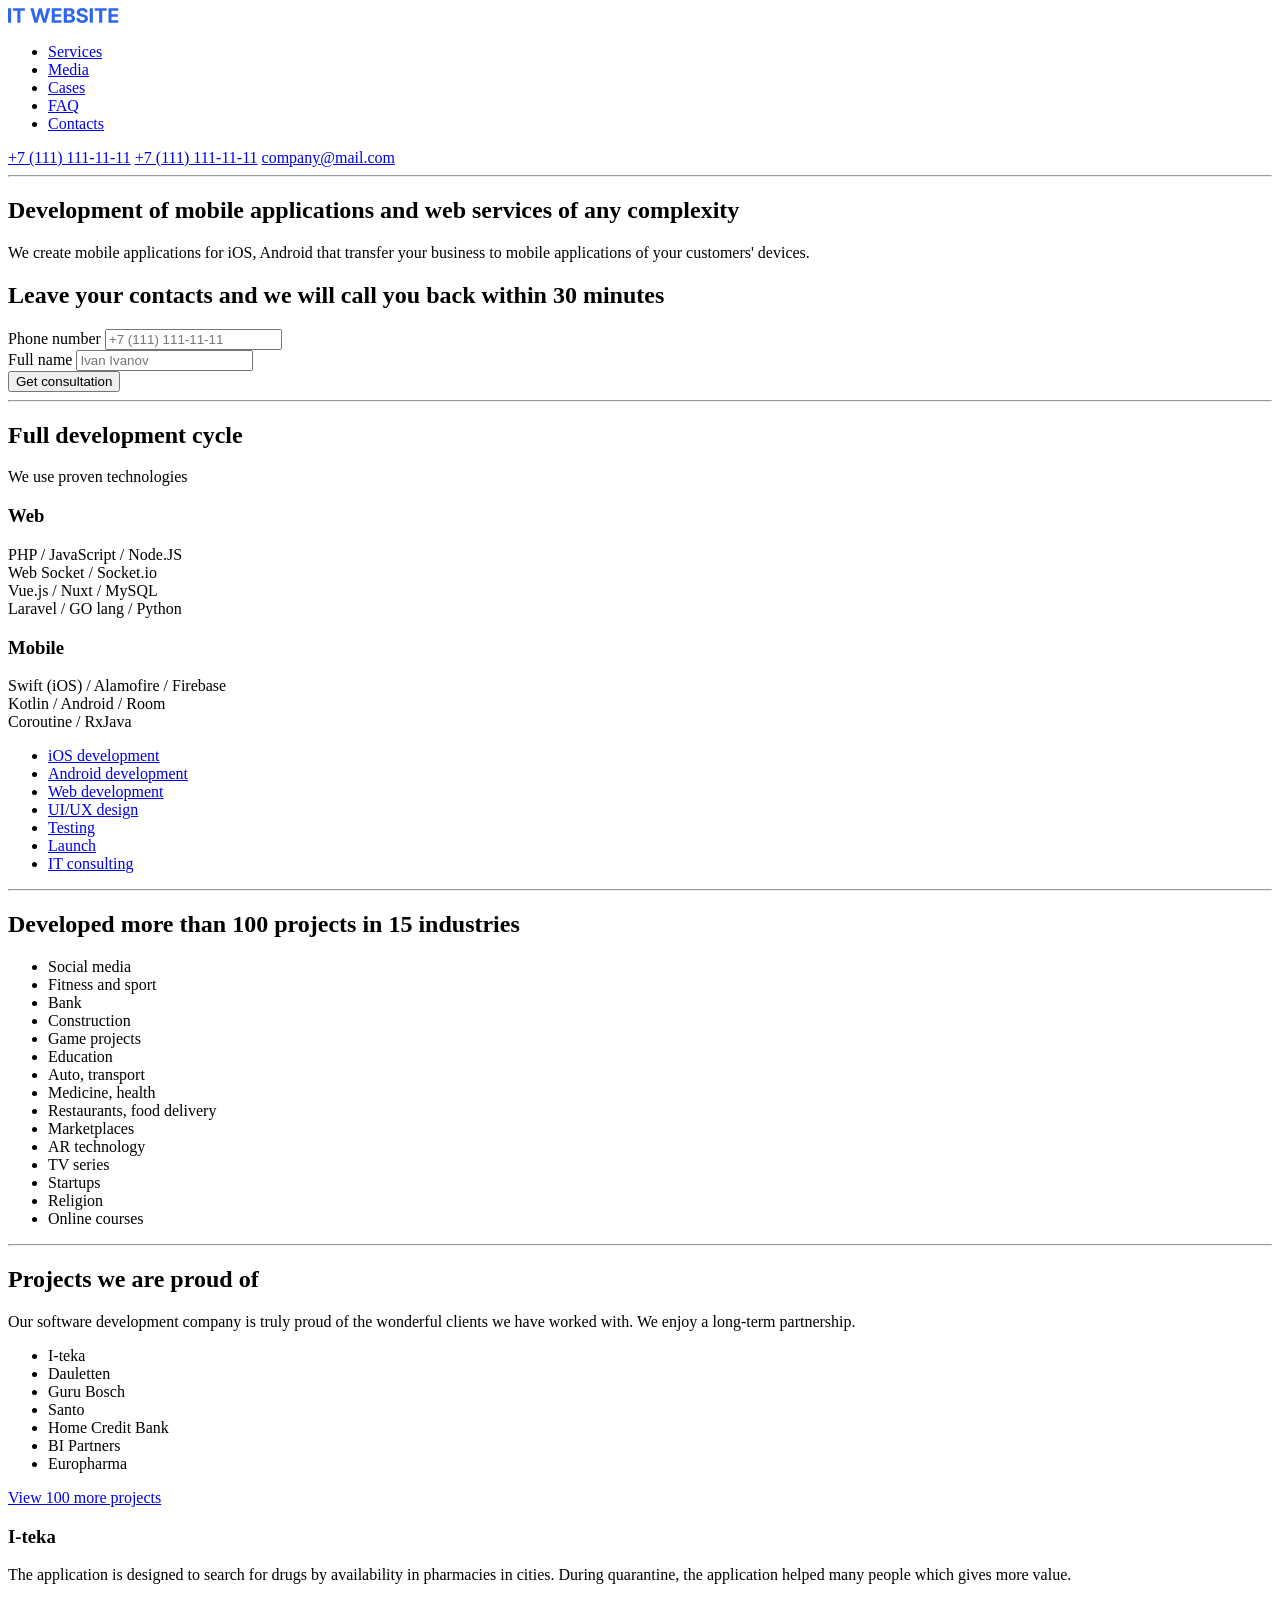
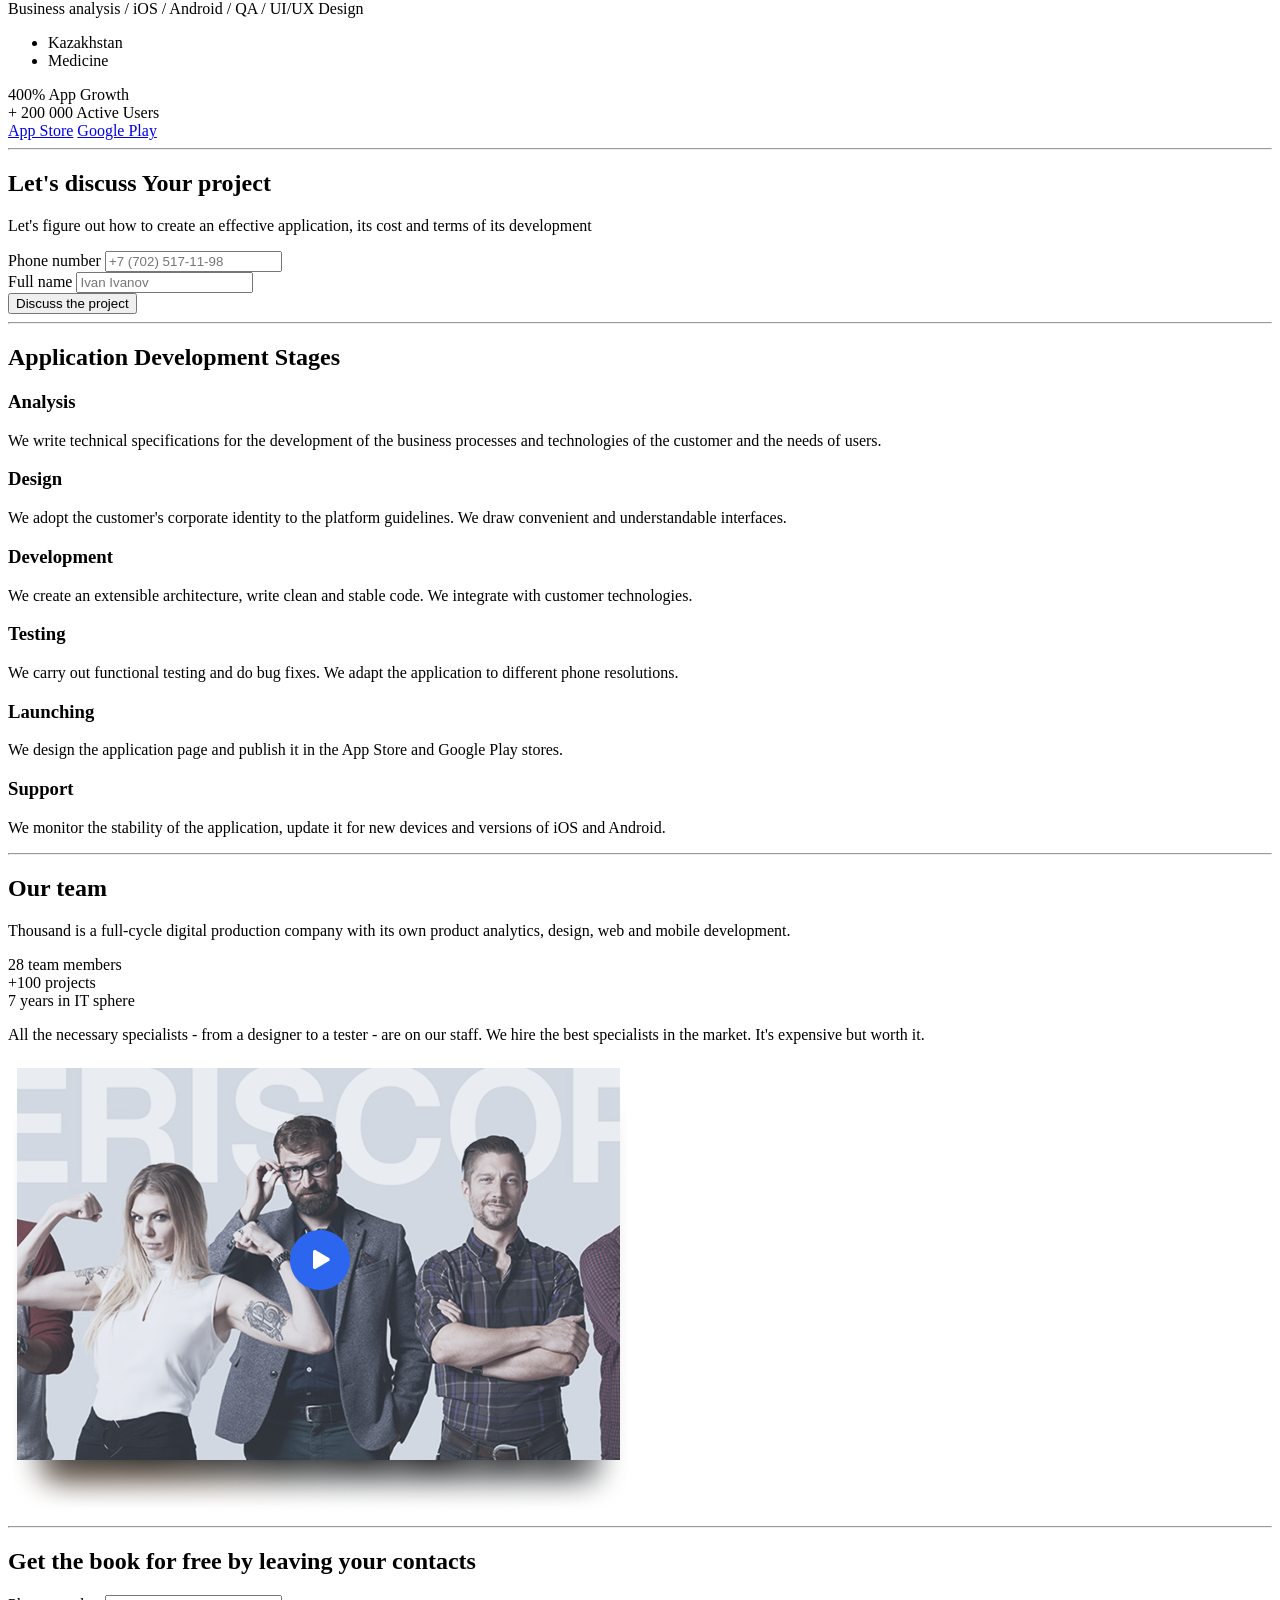
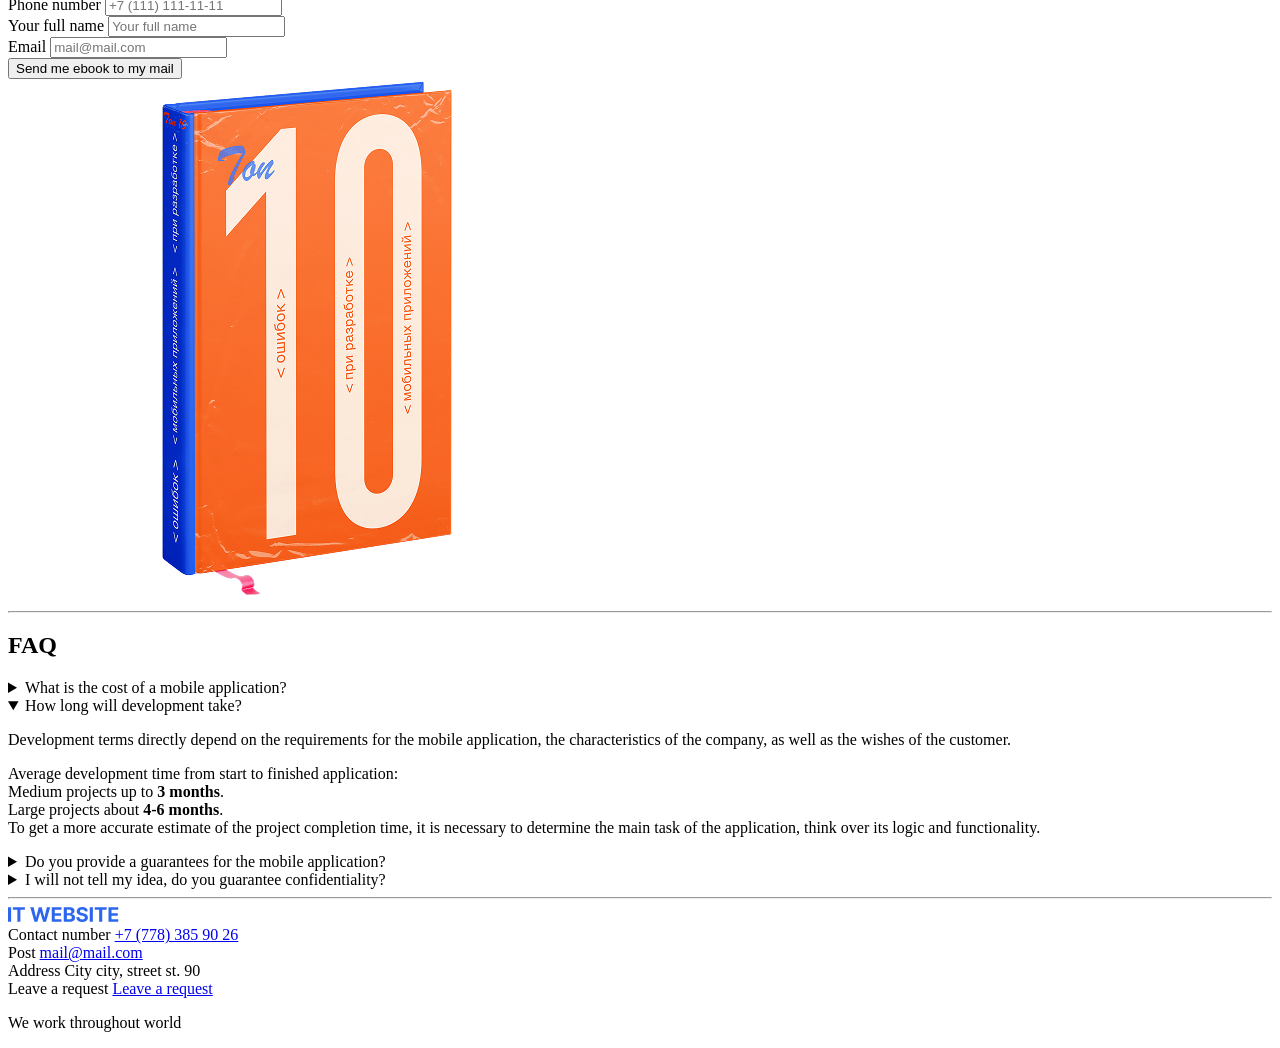
==== commit f74349ce: "new lab3" ====
--- a/blocks.html
+++ b/blocks.html
@@ -3,14 +3,10 @@
 <head>
     <meta charset="UTF-8">
     <meta name="viewport" content="width=device-width, initial-scale=1.0">
-    <title>IT WEBSITE lab4</title>
-    <!-- Подключаем стили (создай файл style.css) -->
-    <link rel="stylesheet" href="src/assets/styles/style4.css">
+    <title>IT WEBSITE lab3</title>
 </head>
 <body>
-  
-    <!-- Шапка сайта: логотип, навигация, контакты -->
-    <header class="header">
+      <header class="header">
         <a href="#" class="header-brand">
             <img src="src/assets/img/IT WEBSITE.png" alt="Логотип">
         </a>
@@ -27,21 +23,17 @@
 
         <div class="header-info">
             <a href="tel:+71111111111" class="info-phone">+7 (111) 111-11-11</a>
-            <a href="tel:+71111111111" class="info-phones">+7 (111) 111-11-11</a>
+            <a href="tel:+71111111111" class="info-phone">+7 (111) 111-11-11</a>
             <a href="mailto:company@mail.com" class="info-email">company@mail.com</a>
         </div>
     </header>
 
+    <hr>
+
     <main>
-
-                <!-- Главный экран: заголовок, описание, форма обратной связи -->
         <section class="intro" id="hero">
-            
-            <!-- Левая колонка (твой текст и форма) -->
             <div class="intro-content">
-                <h1 class="intro-heading">
-    Development of <span class="text-blue">mobile applications</span> and <span class="text-blue">web services</span> of any complexity
-</h1>
+                <h1 class="intro-heading">Development of mobile applications and web services of any complexity</h1>
                 <p class="intro-description">We create mobile applications for iOS, Android that transfer your business to mobile applications of your customers' devices.</p>
 
                 <div class="intro-form-box">
@@ -61,29 +53,300 @@
             </div>
         </section>
 
+        <hr>
+
+        <section class="capabilities" id="services">
+            <div class="capabilities-info">
+                <h2 class="block-title">Full development cycle</h2>
+                <p class="block-subtitle">We use proven technologies</p>
+
+                <div class="tech-stack">
+                    <article class="tech-group">
+                        <h3>Web</h3>
+                        <p class="tech-list">
+                            PHP / JavaScript / Node.JS<br>
+                            Web Socket / Socket.io<br>
+                            Vue.js / Nuxt / MySQL<br>
+                            Laravel / GO lang / Python
+                        </p>
+                    </article>
+
+                    <article class="tech-group">
+                        <h3>Mobile</h3>
+                        <p class="tech-list">
+                            Swift (iOS) / Alamofire / Firebase<br>
+                            Kotlin / Android / Room<br>
+                            Coroutine / RxJava
+                        </p>
+                    </article>
+                </div>
+            </div>
+
+            <div class="capabilities-menu">
+                <ul class="services-list">
+                    <li><a href="#">iOS development</a></li>
+                    <li><a href="#">Android development</a></li>
+                    <li><a href="#">Web development</a></li>
+                    <li><a href="#">UI/UX design</a></li>
+                    <li><a href="#">Testing</a></li>
+                    <li><a href="#">Launch</a></li>
+                    <li><a href="#">IT consulting</a></li>
+                </ul>
+            </div>
+        </section>
+
+        <hr>
+
+        <section class="domains">
+            <h2 class="block-title">Developed more than 100 projects in 15 industries</h2>
+
+            <div class="domains-wrapper">
+                <ul class="domains-grid">
+                    <li class="domain-item">Social media</li>
+                    <li class="domain-item">Fitness and sport</li>
+                    <li class="domain-item">Bank</li>
+                    <li class="domain-item">Construction</li>
+                    <li class="domain-item">Game projects</li>
+                    <li class="domain-item">Education</li>
+                    <li class="domain-item">Auto, transport</li>
+                    <li class="domain-item">Medicine, health</li>
+                    <li class="domain-item">Restaurants, food delivery</li>
+                    <li class="domain-item">Marketplaces</li>
+                    <li class="domain-item">AR technology</li>
+                    <li class="domain-item">TV series</li>
+                    <li class="domain-item">Startups</li>
+                    <li class="domain-item">Religion</li>
+                    <li class="domain-item">Online courses</li>
+                </ul>
+            </div>
+        </section>
+
+        <hr>
+
+        <section class="portfolio" id="cases">
+            <h2 class="block-title">Projects we are proud of</h2>
+            <p class="block-subtitle">Our software development company is truly proud of the wonderful clients we have worked with. We enjoy a long-term partnership.</p>
+
+            <nav class="portfolio-filters">
+                <ul class="filters-list">
+                    <li class="filter-btn">I-teka</li>
+                    <li class="filter-btn">Dauletten</li>
+                    <li class="filter-btn">Guru Bosch</li>
+                    <li class="filter-btn">Santo</li>
+                    <li class="filter-btn">Home Credit Bank</li>
+                    <li class="filter-btn">BI Partners</li>
+                    <li class="filter-btn">Europharma</li>
+                </ul>
+
+                <a href="#" class="btn btn-primary">View 100 more projects</a>    
+            </nav>
+
+            <article class="project-card">
+                <div class="project-details">
+                    <h3 class="project-name">I-teka</h3>
+                    <p class="project-desc">The application is designed to search for drugs by availability in pharmacies in cities. During quarantine, the application helped many people which gives more value.</p>
+                    <p class="project-services">Business analysis / iOS / Android / QA / UI/UX Design</p>
+
+                    <ul class="project-meta">
+                        <li>Kazakhstan</li>
+                        <li>Medicine</li>
+                    </ul>
+
+                    <div class="project-metrics">
+                        <div class="metric">
+                            <span class="metric-value">400%</span>
+                            <span class="metric-name">App Growth</span>
+                        </div>
+                        <div class="metric">
+                            <span class="metric-value">+ 200 000</span>
+                            <span class="metric-name">Active Users</span>
+                        </div>
+                    </div>
+
+                    <div class="project-links">
+                        <a href="#" class="store-badge">App Store</a>
+                        <a href="#" class="store-badge">Google Play</a>
+                    </div>
+                </div>
+            </article>
+        </section>
+
+        <hr>
+
+        <section class="consultation">
+            <div class="consultation-text">
+                <h2 class="consultation-heading">Let's discuss Your project</h2>
+                <p class="consultation-desc">Let's figure out how to create an effective application, its cost and terms of its development</p>
+            </div>
+
+            <div class="consultation-form-wrapper">
+                <form action="#" class="callback-form callback-form--light">
+                    <div class="input-group">
+                        <label for="consult-phone">Phone number</label>
+                        <input type="tel" id="consult-phone" name="phone" placeholder="+7 (702) 517-11-98">
+                    </div>
+                    <div class="input-group">
+                        <label for="consult-name">Full name</label>
+                        <input type="text" id="consult-name" name="name" placeholder="Ivan Ivanov">
+                    </div>
+                    <button type="submit" class="btn btn-accent">Discuss the project</button>
+                </form>
+            </div>
+        </section>
+
+        <hr>
+
+        <section class="process">
+            <h2 class="block-title">Application Development Stages</h2>
+
+            <div class="process-grid">
+                <article class="process-step">
+                    <h3>Analysis</h3>
+                    <p>We write technical specifications for the development of the business processes and technologies of the customer and the needs of users.</p>
+                </article>
+                <article class="process-step">
+                    <h3>Design</h3>
+                    <p>We adopt the customer's corporate identity to the platform guidelines. We draw convenient and understandable interfaces.</p>
+                </article>
+                <article class="process-step">
+                    <h3>Development</h3>
+                    <p>We create an extensible architecture, write clean and stable code. We integrate with customer technologies.</p>
+                </article>
+                <article class="process-step">
+                    <h3>Testing</h3>
+                    <p>We carry out functional testing and do bug fixes. We adapt the application to different phone resolutions.</p>
+                </article>
+                <article class="process-step">
+                    <h3>Launching</h3>
+                    <p>We design the application page and publish it in the App Store and Google Play stores.</p>
+                </article>
+                <article class="process-step">
+                    <h3>Support</h3>
+                    <p>We monitor the stability of the application, update it for new devices and versions of iOS and Android.</p>
+                </article>
+            </div>
+        </section>
+
+        <hr>
+
+        <section class="about-team">
+            <div class="team-info">
+                <h2 class="block-title">Our team</h2>
+                <p class="block-subtitle">Thousand is a full-cycle digital production company with its own product analytics, design, web and mobile development.</p>
+
+                <div class="team-metrics">
+                    <div class="metric">
+                        <span class="metric-value">28</span>
+                        <span class="metric-name">team members</span>
+                    </div>
+                    <div class="metric">
+                        <span class="metric-value">+100</span>
+                        <span class="metric-name">projects</span>
+                    </div>
+                    <div class="metric">
+                        <span class="metric-value">7 years</span>
+                        <span class="metric-name">in IT sphere</span>
+                    </div>
+                </div>
+
+                <p class="team-text">All the necessary specialists - from a designer to a tester - are on our staff. We hire the best specialists in the market. It's expensive but worth it.</p>
+            </div>
+
+            <div class="team-media">
+                <img src="src/assets/img/team.png" alt="Фото команды">
+            </div>
+        </section>
+
+        <hr>
+
+        <section class="lead-magnet">
+            <div class="lead-content">
+                <h2 class="lead-heading">Get the book for free by leaving your contacts</h2>
+
+                <form action="#" class="callback-form callback-form--light">
+                    <div class="input-group">
+                        <label for="lead-phone">Phone number</label>
+                        <input type="tel" id="lead-phone" name="phone" placeholder="+7 (111) 111-11-11">
+                    </div>
+                    <div class="input-group">
+                        <label for="lead-name">Your full name</label>
+                        <input type="text" id="lead-name" name="name" placeholder="Your full name">
+                    </div>
+                    <div class="input-group">
+                        <label for="lead-email">Email</label>
+                        <input type="email" id="lead-email" name="email" placeholder="mail@mail.com">
+                    </div>
+                    <button type="submit" class="btn btn-primary">Send me ebook to my mail</button>
+                </form>
+            </div>
+
+            <div class="lead-media">
+                <img src="src/assets/img/book.png" alt="Обложка книги">
+            </div>
+        </section>
+
+        <hr>
+
+        <section class="questions" id="faq">
+            <h2 class="block-title">FAQ</h2>
+
+            <div class="faq-wrapper">
+
+                <details class="accordion-item">
+                    <summary class="accordion-trigger">What is the cost of a mobile application?</summary>
+                    <p class="accordion-content">Информация уточняется.</p>
+                </details>
+
+                <details class="accordion-item" open> 
+                    <summary class="accordion-trigger">How long will development take?</summary>
+                    <div class="accordion-content">
+                        <p>Development terms directly depend on the requirements for the mobile application, the characteristics of the company, as well as the wishes of the customer.</p>
+                        <p>
+                            Average development time from start to finished application:<br>
+                            Medium projects up to <strong>3 months</strong>.<br>
+                            Large projects about <strong>4-6 months</strong>.<br>
+                            To get a more accurate estimate of the project completion time, it is necessary to determine the main task of the application, think over its logic and functionality.
+                        </p>
+                    </div>
+                </details>
+
+                <details class="accordion-item">
+                    <summary class="accordion-trigger">Do you provide a guarantees for the mobile application?</summary>
+                    <p class="accordion-content">Информация уточняется.</p>
+                </details>
+
+                <details class="accordion-item">
+                    <summary class="accordion-trigger">I will not tell my idea, do you guarantee confidentiality?</summary>
+                    <p class="accordion-content">Информация уточняется.</p>
+                </details>
+
+            </div>
+        </section>
+
     </main>
 
-    <!-- Подвал сайта -->
+    <hr>
+
     <footer class="footer" id="contacts">
         <div class="footer-brand">
-            <img src="src/assets/img/IT WEBSITEW.png" alt="Логотип IT WEBSITE">
+            <img src="src/assets/img/IT WEBSITE.png" alt="Логотип IT WEBSITE">
         </div>
 
         <div class="footer-info">
             <div class="footer-detail">
-                <span class="detail-label"><img src="src/assets/img/smartphone.png" height="20" width="20">Contact nums</span>
+                <span class="detail-label">Contact number</span>
                 <a href="tel:+77783659026" class="detail-value">+7 (778) 385 90 26</a>
             </div>
             <div class="footer-detail">
-                <span class="detail-label"><img src="src/assets/img/mailw.png" height="20" width="20">Post</span>
+                <span class="detail-label">Post</span>
                 <a href="mailto:mail@mail.com" class="detail-value">mail@mail.com</a>
             </div>
             <div class="footer-detail">
-                <span class="detail-label"><img src="src/assets/img/place.png" height="20" width="20">Address</span>
+                <span class="detail-label">Address</span>
                 <span class="detail-value">City city, street st. 90</span>
             </div>
             <div class="footer-detail">
-                <span class="detail-label"><img src="src/assets/img/document.png" height="20" width="20">Leave a request</span>
+                <span class="detail-label">Leave a request</span>
                 <a href="#" class="detail-value">Leave a request</a>
             </div>
         </div>
